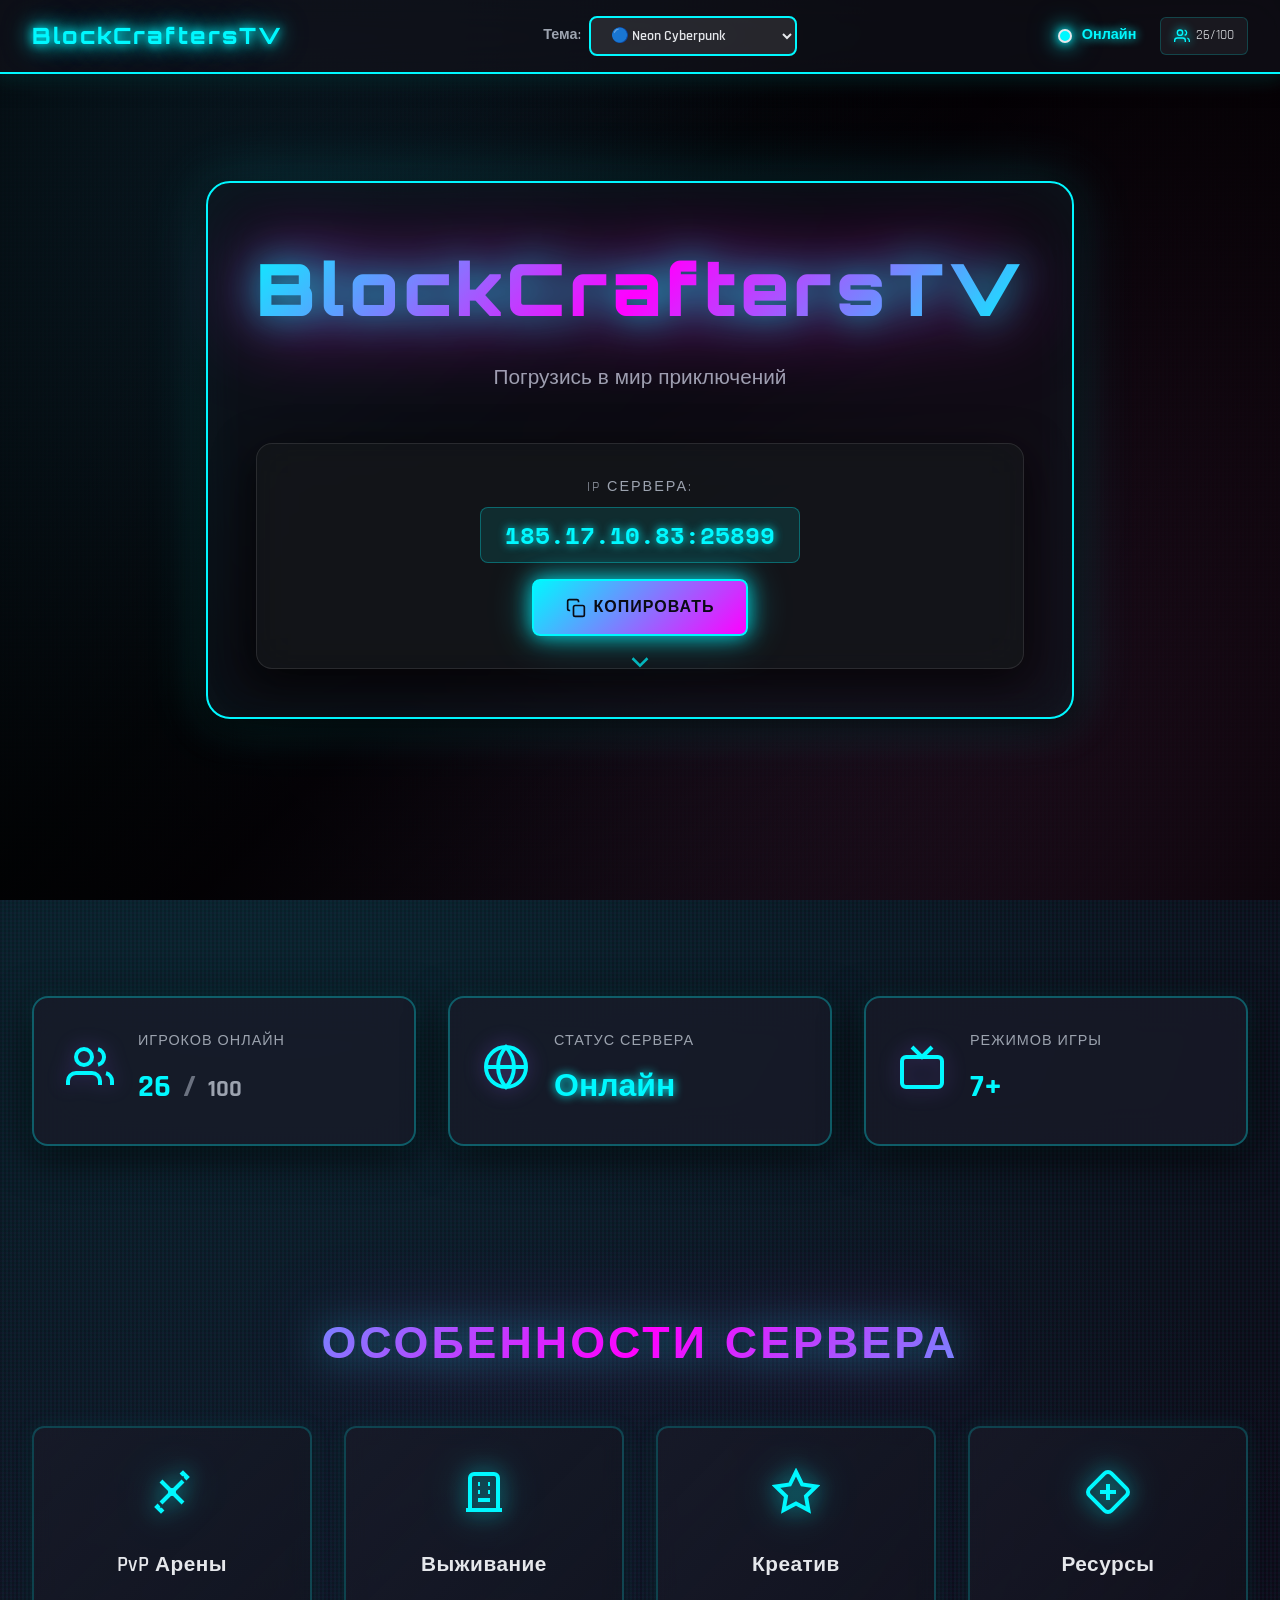
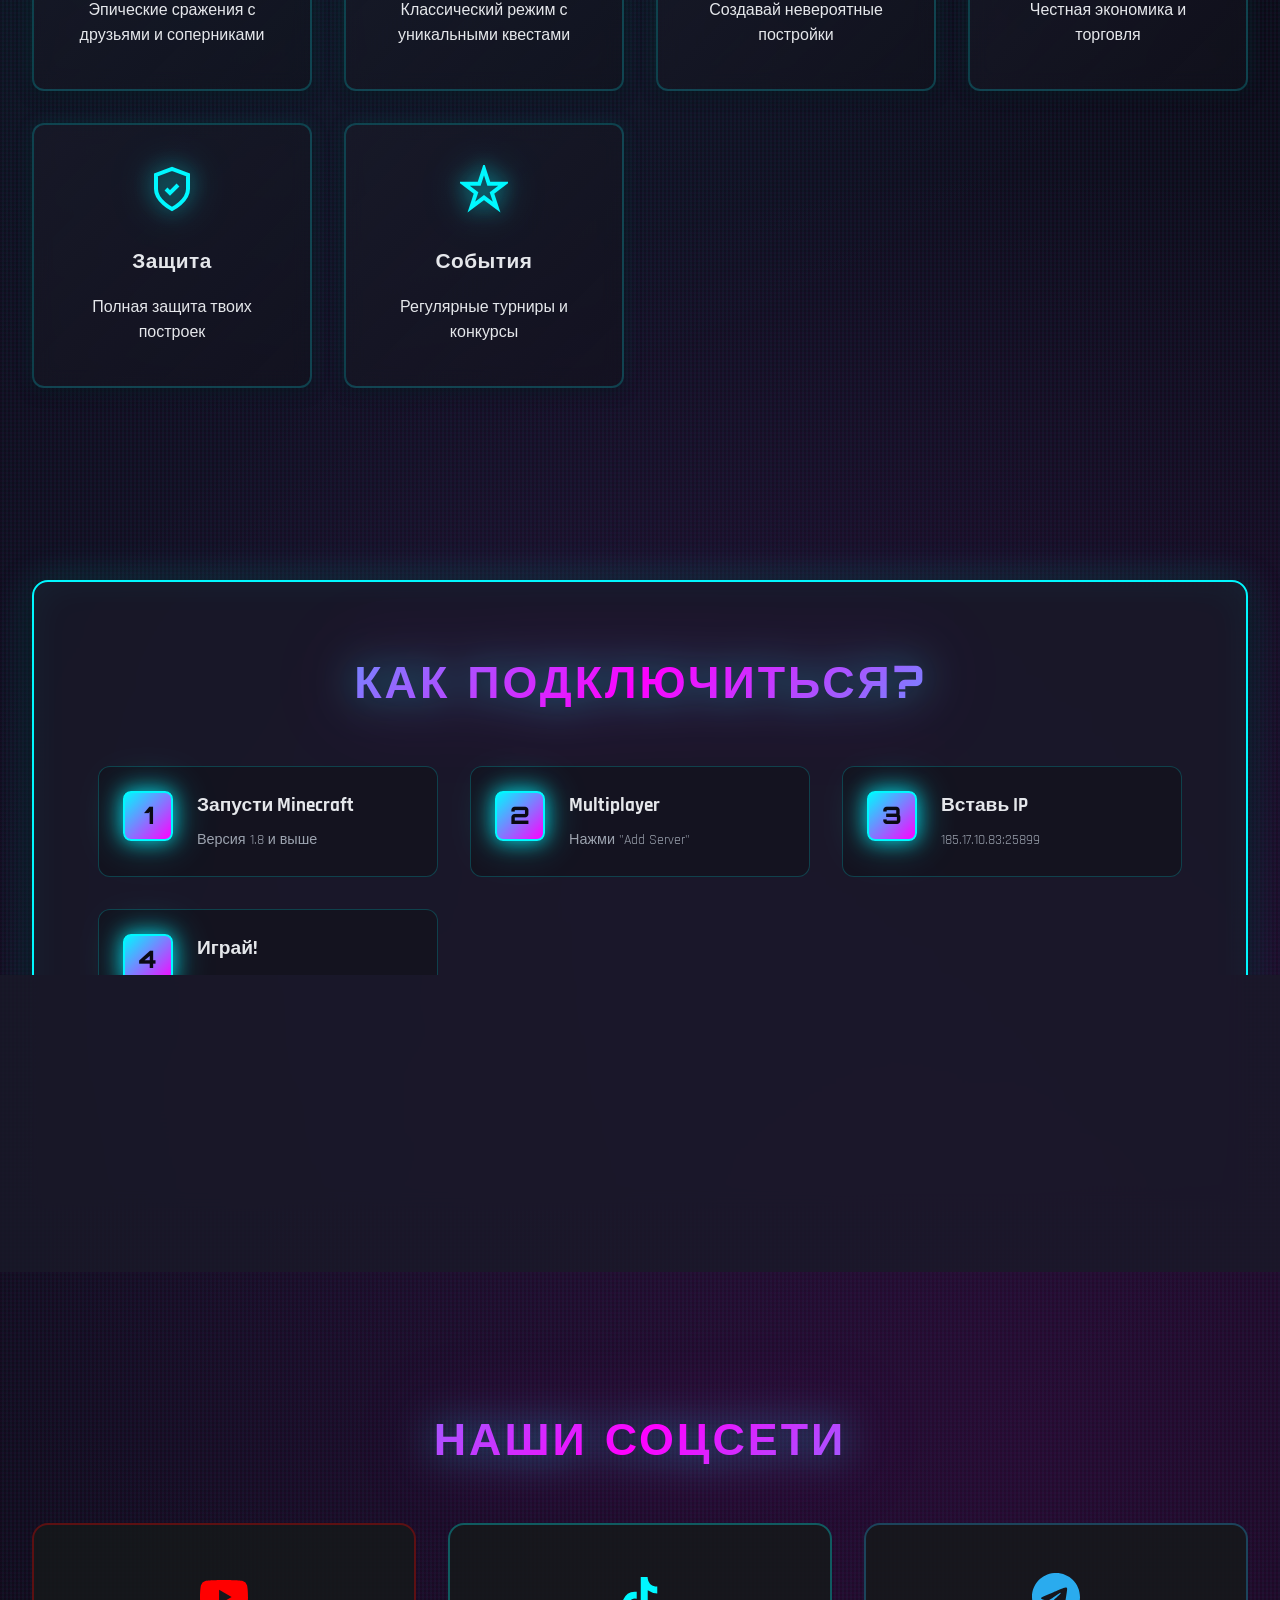
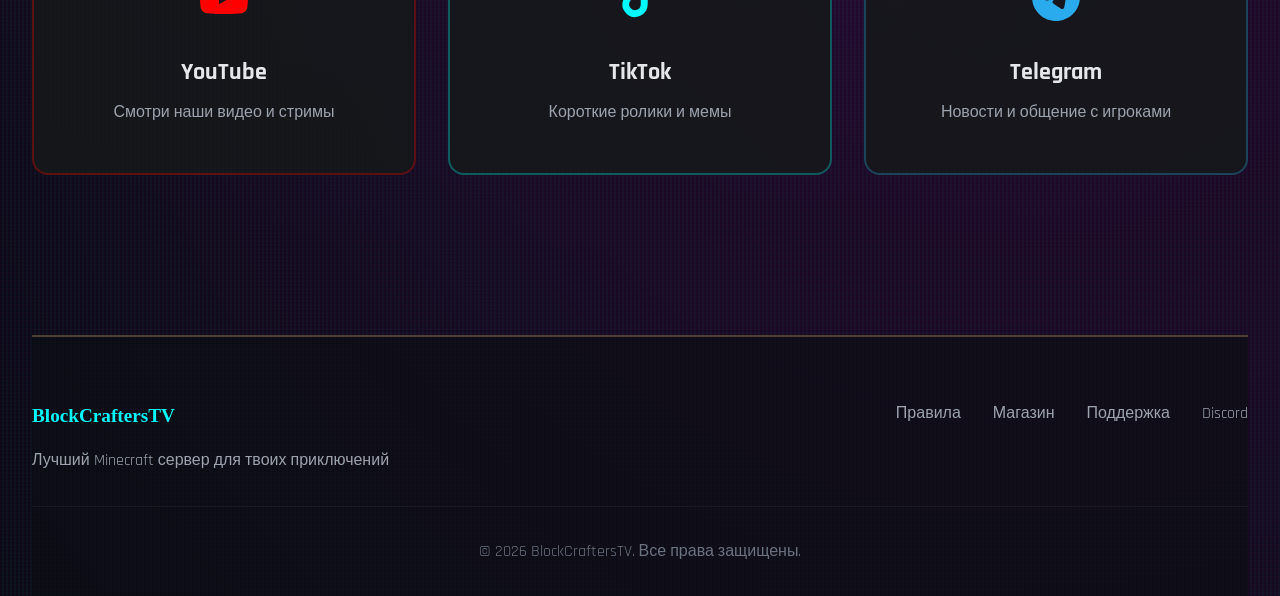
==== index.html @ 6c335105 "Initial commit: BlockCraftersTV Website 🎮 Minecraft Server Landing Page with 4 Theme Variants  Featu" ====
<!DOCTYPE html>
<html lang="ru">
<head>
    <meta charset="UTF-8">
    <meta name="viewport" content="width=device-width, initial-scale=1.0">
    <title>BlockCraftersTV - Minecraft Server</title>
    <link rel="stylesheet" href="style.css">
</head>
<body>
    <!-- Navigation Bar with Blur Effect -->
    <nav class="navbar">
        <div class="navbar-container">
            <div class="navbar-brand">BlockCraftersTV</div>

            <!-- Theme Switcher -->
            <div class="theme-switcher">
                <label for="themeSelect" class="theme-label">Тема:</label>
                <select id="themeSelect" class="theme-select">
                    <option value="variant1">🟣 Dark Gaming Premium</option>
                    <option value="variant2" selected>🔵 Neon Cyberpunk</option>
                    <option value="variant3">🟡 Minecraft Professional</option>
                    <option value="variant4">🟢 Minecraft Green Forest</option>
                </select>
            </div>

            <div class="navbar-info">
                <div class="navbar-status">
                    <span class="status-dot" id="navStatusDot"></span>
                    <span id="navStatusText">Проверка...</span>
                </div>
                <div class="navbar-players">
                    <svg width="16" height="16" viewBox="0 0 24 24" fill="none" stroke="currentColor" stroke-width="2">
                        <path d="M17 21v-2a4 4 0 0 0-4-4H5a4 4 0 0 0-4 4v2"></path>
                        <circle cx="9" cy="7" r="4"></circle>
                        <path d="M23 21v-2a4 4 0 0 0-3-3.87"></path>
                        <path d="M16 3.13a4 4 0 0 1 0 7.75"></path>
                    </svg>
                    <span id="navPlayersText">0/100</span>
                </div>
            </div>
        </div>
    </nav>

    <!-- Hero Section with Blurred Background -->
    <section class="hero">
        <div class="hero-content">
            <div class="hero-logo">
                <h1 class="hero-title">BlockCraftersTV</h1>
                <p class="hero-subtitle">Погрузись в мир приключений</p>
            </div>

            <div class="hero-ip-container">
                <div class="ip-display">
                    <span class="ip-label">IP Сервера:</span>
                    <span class="ip-text" id="heroIP">185.17.10.83:25899</span>
                </div>
                <button class="ip-copy-btn" onclick="copyIP()">
                    <svg width="20" height="20" viewBox="0 0 24 24" fill="none" stroke="currentColor" stroke-width="2">
                        <rect x="9" y="9" width="13" height="13" rx="2" ry="2"></rect>
                        <path d="M5 15H4a2 2 0 0 1-2-2V4a2 2 0 0 1 2-2h9a2 2 0 0 1 2 2v1"></path>
                    </svg>
                    Копировать
                </button>
            </div>

            <div class="scroll-indicator">
                <svg width="30" height="30" viewBox="0 0 24 24" fill="none" stroke="currentColor" stroke-width="2">
                    <polyline points="6 9 12 15 18 9"></polyline>
                </svg>
            </div>
        </div>
    </section>

    <!-- Main Content Container -->
    <div class="container">
        <!-- Server Stats Section -->
        <section class="stats-section">
            <div class="stat-card">
                <div class="stat-icon">
                    <svg width="48" height="48" viewBox="0 0 24 24" fill="none" stroke="currentColor" stroke-width="2">
                        <path d="M17 21v-2a4 4 0 0 0-4-4H5a4 4 0 0 0-4 4v2"></path>
                        <circle cx="9" cy="7" r="4"></circle>
                        <path d="M23 21v-2a4 4 0 0 0-3-3.87"></path>
                        <path d="M16 3.13a4 4 0 0 1 0 7.75"></path>
                    </svg>
                </div>
                <div class="stat-content">
                    <div class="stat-label">Игроков онлайн</div>
                    <div class="stat-value" id="playerCount">
                        <span class="count-number">0</span>
                        <span class="count-separator">/</span>
                        <span class="count-max">100</span>
                    </div>
                </div>
            </div>

            <div class="stat-card">
                <div class="stat-icon">
                    <svg width="48" height="48" viewBox="0 0 24 24" fill="none" stroke="currentColor" stroke-width="2">
                        <circle cx="12" cy="12" r="10"></circle>
                        <line x1="2" y1="12" x2="22" y2="12"></line>
                        <path d="M12 2a15.3 15.3 0 0 1 4 10 15.3 15.3 0 0 1-4 10 15.3 15.3 0 0 1-4-10 15.3 15.3 0 0 1 4-10z"></path>
                    </svg>
                </div>
                <div class="stat-content">
                    <div class="stat-label">Статус сервера</div>
                    <div class="stat-value">
                        <span class="status-text" id="statusText">Проверка...</span>
                    </div>
                </div>
            </div>

            <div class="stat-card">
                <div class="stat-icon">
                    <svg width="48" height="48" viewBox="0 0 24 24" fill="none" stroke="currentColor" stroke-width="2">
                        <rect x="2" y="7" width="20" height="15" rx="2" ry="2"></rect>
                        <polyline points="17 2 12 7 7 2"></polyline>
                    </svg>
                </div>
                <div class="stat-content">
                    <div class="stat-label">Режимов игры</div>
                    <div class="stat-value">
                        <span class="count-number">7+</span>
                    </div>
                </div>
            </div>
        </section>

        <!-- Features Section -->
        <section class="features-section">
            <h2 class="section-title">Особенности сервера</h2>
            <div class="features-grid">
                <div class="feature-card">
                    <div class="feature-icon">
                        <svg width="48" height="48" viewBox="0 0 24 24" fill="none" stroke="currentColor" stroke-width="2">
                            <path d="M6.5 6.5l11 11"></path>
                            <path d="M17.5 6.5l-11 11"></path>
                            <circle cx="12" cy="12" r="1"></circle>
                            <path d="M18.5 5.5l1-1-2-2-1 1"></path>
                            <path d="M5.5 18.5l-1 1 2 2 1-1"></path>
                        </svg>
                    </div>
                    <h3 class="feature-title">PvP Арены</h3>
                    <p class="feature-text">Эпические сражения с друзьями и соперниками</p>
                </div>

                <div class="feature-card">
                    <div class="feature-icon">
                        <svg width="48" height="48" viewBox="0 0 24 24" fill="none" stroke="currentColor" stroke-width="2">
                            <path d="M3 21h18"></path>
                            <path d="M9 8h1"></path>
                            <path d="M14 8h1"></path>
                            <path d="M9 12h1"></path>
                            <path d="M14 12h1"></path>
                            <path d="M9 16h6"></path>
                            <path d="M5 21V5a2 2 0 0 1 2-2h10a2 2 0 0 1 2 2v16"></path>
                        </svg>
                    </div>
                    <h3 class="feature-title">Выживание</h3>
                    <p class="feature-text">Классический режим с уникальными квестами</p>
                </div>

                <div class="feature-card">
                    <div class="feature-icon">
                        <svg width="48" height="48" viewBox="0 0 24 24" fill="none" stroke="currentColor" stroke-width="2">
                            <path d="M12 2l3.09 6.26L22 9.27l-5 4.87 1.18 6.88L12 17.77l-6.18 3.25L7 14.14 2 9.27l6.91-1.01L12 2z"></path>
                        </svg>
                    </div>
                    <h3 class="feature-title">Креатив</h3>
                    <p class="feature-text">Создавай невероятные постройки</p>
                </div>

                <div class="feature-card">
                    <div class="feature-icon">
                        <svg width="48" height="48" viewBox="0 0 24 24" fill="none" stroke="currentColor" stroke-width="2">
                            <path d="M2.7 10.3a2.41 2.41 0 0 0 0 3.41l7.59 7.59a2.41 2.41 0 0 0 3.41 0l7.59-7.59a2.41 2.41 0 0 0 0-3.41L13.7 2.71a2.41 2.41 0 0 0-3.41 0z"></path>
                            <path d="M12 8v8"></path>
                            <path d="M8 12h8"></path>
                        </svg>
                    </div>
                    <h3 class="feature-title">Ресурсы</h3>
                    <p class="feature-text">Честная экономика и торговля</p>
                </div>

                <div class="feature-card">
                    <div class="feature-icon">
                        <svg width="48" height="48" viewBox="0 0 24 24" fill="none" stroke="currentColor" stroke-width="2">
                            <path d="M12 22s8-4 8-10V5l-8-3-8 3v7c0 6 8 10 8 10z"></path>
                            <path d="M9 12l2 2 4-4"></path>
                        </svg>
                    </div>
                    <h3 class="feature-title">Защита</h3>
                    <p class="feature-text">Полная защита твоих построек</p>
                </div>

                <div class="feature-card">
                    <div class="feature-icon">
                        <svg width="48" height="48" viewBox="0 0 24 24" fill="none" stroke="currentColor" stroke-width="2">
                            <path d="M12 2l2.4 7.4h7.6l-6 4.6 2.3 7-6.3-4.7-6.3 4.7 2.3-7-6-4.6h7.6z"></path>
                        </svg>
                    </div>
                    <h3 class="feature-title">События</h3>
                    <p class="feature-text">Регулярные турниры и конкурсы</p>
                </div>
            </div>
        </section>

        <!-- Connect Section -->
        <section class="connect-section">
            <div class="connect-card">
                <h2 class="section-title">Как подключиться?</h2>
                <div class="connect-steps">
                    <div class="step">
                        <div class="step-number">1</div>
                        <div class="step-content">
                            <h3>Запусти Minecraft</h3>
                            <p>Версия 1.8 и выше</p>
                        </div>
                    </div>
                    <div class="step">
                        <div class="step-number">2</div>
                        <div class="step-content">
                            <h3>Multiplayer</h3>
                            <p>Нажми "Add Server"</p>
                        </div>
                    </div>
                    <div class="step">
                        <div class="step-number">3</div>
                        <div class="step-content">
                            <h3>Вставь IP</h3>
                            <p>185.17.10.83:25899</p>
                        </div>
                    </div>
                    <div class="step">
                        <div class="step-number">4</div>
                        <div class="step-content">
                            <h3>Играй!</h3>
                            <p>Присоединяйся к нам</p>
                        </div>
                    </div>
                </div>
                <button class="connect-btn">Подключиться сейчас</button>
            </div>
        </section>

        <!-- Social Links Section -->
        <section class="social-section">
            <h2 class="section-title">Наши соцсети</h2>
            <div class="social-grid">
                <a href="https://youtube.com/@BlockCraftersTV" target="_blank" class="social-card youtube">
                    <div class="social-icon">
                        <svg width="48" height="48" viewBox="0 0 24 24" fill="currentColor">
                            <path d="M23.498 6.186a3.016 3.016 0 0 0-2.122-2.136C19.505 3.545 12 3.545 12 3.545s-7.505 0-9.377.505A3.017 3.017 0 0 0 .502 6.186C0 8.07 0 12 0 12s0 3.93.502 5.814a3.016 3.016 0 0 0 2.122 2.136c1.871.505 9.376.505 9.376.505s7.505 0 9.377-.505a3.015 3.015 0 0 0 2.122-2.136C24 15.93 24 12 24 12s0-3.93-.502-5.814zM9.545 15.568V8.432L15.818 12l-6.273 3.568z"/>
                        </svg>
                    </div>
                    <h3 class="social-title">YouTube</h3>
                    <p class="social-text">Смотри наши видео и стримы</p>
                </a>

                <a href="https://www.tiktok.com/@_blockcrafterstv_?_r=1&_t=ZS-93ya9unmYJF" target="_blank" class="social-card tiktok">
                    <div class="social-icon">
                        <svg width="48" height="48" viewBox="0 0 24 24" fill="currentColor">
                            <path d="M19.59 6.69a4.83 4.83 0 0 1-3.77-4.25V2h-3.45v13.67a2.89 2.89 0 0 1-5.2 1.74 2.89 2.89 0 0 1 2.31-4.64 2.93 2.93 0 0 1 .88.13V9.4a6.84 6.84 0 0 0-1-.05A6.33 6.33 0 0 0 5 20.1a6.34 6.34 0 0 0 10.86-4.43v-7a8.16 8.16 0 0 0 4.77 1.52v-3.4a4.85 4.85 0 0 1-1-.1z"/>
                        </svg>
                    </div>
                    <h3 class="social-title">TikTok</h3>
                    <p class="social-text">Короткие ролики и мемы</p>
                </a>

                <a href="https://t.me/BlockCraftersTV" target="_blank" class="social-card telegram">
                    <div class="social-icon">
                        <svg width="48" height="48" viewBox="0 0 24 24" fill="currentColor">
                            <path d="M12 0C5.373 0 0 5.373 0 12s5.373 12 12 12 12-5.373 12-12S18.627 0 12 0zm5.562 8.161c-.18 1.897-.962 6.502-1.359 8.627-.168.9-.5 1.201-.82 1.23-.697.064-1.226-.461-1.901-.903-1.056-.692-1.653-1.123-2.678-1.799-1.185-.781-.417-1.21.258-1.911.177-.184 3.247-2.977 3.307-3.23.007-.032.014-.15-.056-.212s-.174-.041-.249-.024c-.106.024-1.793 1.139-5.062 3.345-.479.329-.913.489-1.302.481-.428-.009-1.252-.241-1.865-.44-.752-.244-1.349-.374-1.297-.789.027-.216.325-.437.893-.663 3.498-1.524 5.831-2.529 6.998-3.014 3.332-1.386 4.025-1.627 4.476-1.635.099-.002.321.023.465.141.121.099.154.232.17.326.016.094.036.308.02.474z"/>
                        </svg>
                    </div>
                    <h3 class="social-title">Telegram</h3>
                    <p class="social-text">Новости и общение с игроками</p>
                </a>
            </div>
        </section>

        <!-- Footer -->
        <footer class="footer">
            <div class="footer-content">
                <div class="footer-brand">
                    <h3>BlockCraftersTV</h3>
                    <p>Лучший Minecraft сервер для твоих приключений</p>
                </div>
                <div class="footer-links">
                    <a href="#">Правила</a>
                    <a href="#">Магазин</a>
                    <a href="#">Поддержка</a>
                    <a href="#">Discord</a>
                </div>
            </div>
            <div class="footer-bottom">
                <p>&copy; 2026 BlockCraftersTV. Все права защищены.</p>
            </div>
        </footer>
    </div>

    <script src="script.js"></script>
</body>
</html>
---- style.css ----
/* Modern Minecraft Server Website - Inspired by MCServer-Web-Template */

/* Import Fonts */
@import url('https://fonts.googleapis.com/css2?family=Orbitron:wght@400;500;600;700;800;900&display=swap');
@import url('https://fonts.googleapis.com/css2?family=Rajdhani:wght@300;400;500;600;700&display=swap');
@import url('https://fonts.googleapis.com/css2?family=Space+Mono:wght@400;700&display=swap');

/* CSS Variables - Neon Cyberpunk */
:root {
    /* Colors - Cyberpunk Neon Theme */
    --primary-color: #00f8ff;         /* Neon Cyan */
    --primary-dark: #00c4cc;          /* Dark Cyan */
    --primary-light: #66ffff;         /* Light Cyan */
    --accent-color: #ff00ff;          /* Neon Magenta */
    --accent-dark: #cc00cc;           /* Dark Magenta */
    --secondary-color: #8b5cf6;       /* Purple */
    --bg-black: #0a0a14;              /* Deep Dark Blue */
    --bg-dark: #12121a;               /* Dark Blue Gray */
    --bg-darker: #080810;             /* Darker Blue */
    --bg-card: #1a1a28;               /* Card Background */
    --bg-card-hover: #25253a;         /* Card Hover */
    --text-primary: #e5e7eb;          /* Light Gray Text */
    --text-secondary: #9ca3af;        /* Gray Text */
    --text-muted: #6b7280;            /* Muted Gray */
    --border-color: rgba(0, 248, 255, 0.3);

    /* Neon Effects */
    --blur-amount: 20px;
    --transition: all 0.4s cubic-bezier(0.4, 0, 0.2, 1);
    --shadow: 0 10px 40px rgba(0, 0, 0, 0.7);
    --shadow-hover: 0 20px 60px rgba(0, 248, 255, 0.5);
    --glow-cyan: 0 0 20px rgba(0, 248, 255, 0.8), 0 0 40px rgba(0, 248, 255, 0.4);
    --glow-magenta: 0 0 20px rgba(255, 0, 255, 0.8), 0 0 40px rgba(255, 0, 255, 0.4);
    --glow-purple: 0 0 20px rgba(139, 92, 246, 0.6);
}

/* Reset & Base */
* {
    margin: 0;
    padding: 0;
    box-sizing: border-box;
}

body {
    font-family: 'Rajdhani', sans-serif;
    background: var(--bg-black);
    background-image:
        radial-gradient(circle at 20% 20%, rgba(0, 248, 255, 0.1) 0%, transparent 40%),
        radial-gradient(circle at 80% 80%, rgba(255, 0, 255, 0.1) 0%, transparent 40%),
        radial-gradient(circle at 40% 60%, rgba(139, 92, 246, 0.08) 0%, transparent 50%),
        repeating-linear-gradient(90deg, transparent, transparent 2px, rgba(0, 248, 255, 0.03) 2px, rgba(0, 248, 255, 0.03) 4px),
        repeating-linear-gradient(0deg, transparent, transparent 2px, rgba(255, 0, 255, 0.02) 2px, rgba(255, 0, 255, 0.02) 4px);
    color: var(--text-primary);
    line-height: 1.6;
    overflow-x: hidden;
    position: relative;
}

/* Smooth Scrolling */
html {
    scroll-behavior: smooth;
    scroll-padding-top: 70px;
}

body {
    overflow-x: hidden;
}

/* Scroll Animation - Fade In on View */
.scroll-fade-in {
    opacity: 0;
    transform: translateY(40px);
    transition: opacity 0.8s cubic-bezier(0.4, 0, 0.2, 1),
                transform 0.8s cubic-bezier(0.4, 0, 0.2, 1);
}

.scroll-fade-in.visible {
    opacity: 1;
    transform: translateY(0);
}

/* Scroll Animation - Slide In from Left */
.scroll-slide-left {
    opacity: 0;
    transform: translateX(-60px);
    transition: opacity 0.7s cubic-bezier(0.4, 0, 0.2, 1) 0.1s,
                transform 0.7s cubic-bezier(0.4, 0, 0.2, 1) 0.1s;
}

.scroll-slide-left.visible {
    opacity: 1;
    transform: translateX(0);
}

/* Scroll Animation - Slide In from Right */
.scroll-slide-right {
    opacity: 0;
    transform: translateX(60px);
    transition: opacity 0.7s cubic-bezier(0.4, 0, 0.2, 1) 0.1s,
                transform 0.7s cubic-bezier(0.4, 0, 0.2, 1) 0.1s;
}

.scroll-slide-right.visible {
    opacity: 1;
    transform: translateX(0);
}

/* Scroll Animation - Scale Up */
.scroll-scale-up {
    opacity: 0;
    transform: scale(0.85);
    transition: opacity 0.6s cubic-bezier(0.4, 0, 0.2, 1) 0.2s,
                transform 0.6s cubic-bezier(0.4, 0, 0.2, 1) 0.2s;
}

.scroll-scale-up.visible {
    opacity: 1;
    transform: scale(1);
}

/* Beautiful Assembly Animations on Scroll */
.scroll-assemble {
    opacity: 0;
    transform: scale(0.3) rotate(-15deg);
    filter: blur(10px);
    transition: all 1s cubic-bezier(0.34, 1.56, 0.64, 1);
}

.scroll-assemble.visible {
    opacity: 1;
    transform: scale(1) rotate(0deg);
    filter: blur(0);
}

.scroll-build-up {
    opacity: 0;
    transform: translateY(100px) scaleY(0);
    transform-origin: bottom;
    transition: all 0.9s cubic-bezier(0.25, 0.46, 0.45, 0.94);
}

.scroll-build-up.visible {
    opacity: 1;
    transform: translateY(0) scaleY(1);
}

.scroll-fragment {
    opacity: 0;
    transform: scale(0.5) translateY(60px) rotate(12deg);
    filter: blur(8px) brightness(0.5);
    transition: all 1.1s cubic-bezier(0.68, -0.55, 0.265, 1.55);
}

.scroll-fragment.visible {
    opacity: 1;
    transform: scale(1) translateY(0) rotate(0deg);
    filter: blur(0) brightness(1);
}

.scroll-glide-in {
    opacity: 0;
    transform: translateX(-150px) scale(0.7) rotateY(45deg);
    transition: all 0.95s cubic-bezier(0.175, 0.885, 0.32, 1.275);
}

.scroll-glide-in.visible {
    opacity: 1;
    transform: translateX(0) scale(1) rotateY(0deg);
}

/* Navigation Bar with Blur - Neon Cyberpunk */
.navbar {
    position: fixed;
    top: 0;
    left: 0;
    right: 0;
    z-index: 1000;
    background: rgba(18, 18, 26, 0.7);
    backdrop-filter: blur(var(--blur-amount));
    -webkit-backdrop-filter: blur(var(--blur-amount));
    border-bottom: 2px solid var(--primary-color);
    padding: 1rem 2rem;
    box-shadow: 0 4px 20px rgba(0, 0, 0, 0.7), 0 0 20px rgba(0, 248, 255, 0.3);
}

.navbar-container {
    max-width: 1400px;
    margin: 0 auto;
    display: flex;
    justify-content: space-between;
    align-items: center;
}

.navbar-brand {
    font-family: 'Orbitron', sans-serif;
    font-size: 1.4rem;
    font-weight: 800;
    color: var(--primary-color);
    text-shadow: 0 0 10px var(--primary-color), 0 0 20px var(--primary-color), 0 0 30px rgba(0, 248, 255, 0.5);
    letter-spacing: 2px;
}

.navbar-info {
    display: flex;
    align-items: center;
    gap: 1.5rem;
}

.navbar-status {
    display: flex;
    align-items: center;
    gap: 10px;
    font-size: 0.9rem;
}

.navbar-players {
    display: flex;
    align-items: center;
    gap: 6px;
    font-size: 0.9rem;
    color: var(--text-primary);
    padding: 0.4rem 0.8rem;
    background: rgba(255, 255, 255, 0.05);
    border-radius: 6px;
    border: 1px solid rgba(0, 248, 255, 0.2);
}

.navbar-players svg {
    color: var(--primary-color);
    filter: drop-shadow(0 0 5px var(--primary-color));
}

/* Theme Switcher */
.theme-switcher {
    display: flex;
    align-items: center;
    gap: 0.5rem;
}

.theme-label {
    font-size: 0.9rem;
    color: var(--text-secondary);
    font-weight: 600;
}

.theme-select {
    padding: 0.5rem 1rem;
    background: rgba(255, 255, 255, 0.1);
    color: var(--text-primary);
    border: 2px solid var(--primary-color);
    border-radius: 8px;
    font-size: 0.9rem;
    font-weight: 600;
    cursor: pointer;
    transition: var(--transition);
    outline: none;
    font-family: inherit;
}

.theme-select:hover {
    background: rgba(255, 255, 255, 0.15);
    box-shadow: 0 0 15px rgba(0, 248, 255, 0.3);
}

.theme-select:focus {
    border-color: var(--accent-color);
    box-shadow: 0 0 20px rgba(255, 0, 255, 0.4);
}

.theme-select option {
    background: var(--bg-dark);
    color: var(--text-primary);
    padding: 0.5rem;
}

/* Hero Section - Dark Gaming Premium */
.hero {
    position: relative;
    height: 100vh;
    display: flex;
    align-items: center;
    justify-content: center;
    background: linear-gradient(135deg, rgba(139, 92, 246, 0.1) 0%, rgba(0, 0, 0, 0.9) 50%, rgba(245, 158, 11, 0.1) 100%),
                url('https://wallpapers.com/images/high/realistic-looking-ocean-in-minecraft-landscape-viln6jeex45mmdjx.webp') center/cover no-repeat;
    background-attachment: fixed;
    overflow: hidden;
}

/* Animated gradient overlay */
.hero::before {
    content: '';
    position: absolute;
    top: 0;
    left: 0;
    right: 0;
    bottom: 0;
    background: linear-gradient(135deg, rgba(0, 248, 255, 0.15) 0%, transparent 40%, rgba(255, 0, 255, 0.15) 100%);
    z-index: 1;
    pointer-events: none;
    animation: gradient-shift 8s ease-in-out infinite alternate;
}

.hero::after {
    content: '';
    position: absolute;
    top: 0;
    left: 0;
    right: 0;
    bottom: 0;
    background: radial-gradient(circle at center, transparent 0%, rgba(0, 0, 0, 0.8) 100%);
    z-index: 1;
    pointer-events: none;
}

.hero-content {
    position: relative;
    z-index: 10;
    text-align: center;
    padding: 3rem;
    background: rgba(18, 18, 26, 0.6);
    border-radius: 24px;
    backdrop-filter: blur(20px);
    box-shadow: 0 8px 32px rgba(0, 0, 0, 0.7),
                0 0 60px rgba(0, 248, 255, 0.2),
                inset 0 0 60px rgba(0, 248, 255, 0.05);
    border: 2px solid var(--primary-color);
}

.hero-logo {
    margin-bottom: 3rem;
    animation: fadeInUp 1s ease;
}

.hero-title {
    font-family: 'Orbitron', sans-serif;
    font-size: 4.5rem;
    font-weight: 900;
    background: linear-gradient(135deg, var(--primary-color) 0%, var(--accent-color) 50%, var(--primary-color) 100%);
    -webkit-background-clip: text;
    -webkit-text-fill-color: transparent;
    background-clip: text;
    margin-bottom: 1rem;
    letter-spacing: 4px;
    filter: drop-shadow(0 0 20px rgba(0, 248, 255, 0.8))
            drop-shadow(0 0 40px rgba(255, 0, 255, 0.6));
    animation: glow-text 3s ease-in-out infinite alternate;
}

.hero-subtitle {
    font-size: 1.3rem;
    color: var(--text-secondary);
    margin-bottom: 2rem;
}

/* Hero IP Container with Blur */
.hero-ip-container {
    display: flex;
    flex-direction: column;
    align-items: center;
    gap: 1rem;
    background: rgba(22, 25, 27, 0.6);
    backdrop-filter: blur(var(--blur-amount));
    -webkit-backdrop-filter: blur(var(--blur-amount));
    padding: 2rem 3rem;
    border-radius: 1rem;
    border: 1px solid rgba(255, 255, 255, 0.1);
    box-shadow: var(--shadow);
    animation: fadeInUp 1s ease 0.3s both;
}

.ip-display {
    display: flex;
    flex-direction: column;
    align-items: center;
    gap: 0.5rem;
}

.ip-label {
    color: var(--text-secondary);
    font-size: 0.9rem;
    text-transform: uppercase;
    letter-spacing: 2px;
}

.ip-text {
    font-family: 'Space Mono', monospace;
    font-size: 1.5rem;
    font-weight: bold;
    color: var(--primary-color);
    padding: 0.5rem 1.5rem;
    background: rgba(0, 248, 255, 0.1);
    border-radius: 0.5rem;
    border: 1px solid rgba(0, 248, 255, 0.3);
    text-shadow: 0 0 10px var(--primary-color);
}

.ip-copy-btn {
    display: flex;
    align-items: center;
    gap: 0.5rem;
    padding: 1rem 2rem;
    background: linear-gradient(135deg, var(--primary-color), var(--accent-color));
    color: var(--bg-black);
    border: 2px solid var(--primary-color);
    border-radius: 0.5rem;
    font-size: 1rem;
    font-weight: 700;
    font-family: 'Rajdhani', sans-serif;
    text-transform: uppercase;
    letter-spacing: 1px;
    cursor: pointer;
    transition: var(--transition);
    box-shadow: var(--glow-cyan);
}

.ip-copy-btn:hover {
    background: linear-gradient(135deg, var(--accent-color), var(--primary-color));
    transform: translateY(-2px);
    box-shadow: var(--glow-magenta);
    border-color: var(--accent-color);
}

.ip-copy-btn:active {
    transform: translateY(0);
}

/* Scroll Indicator */
.scroll-indicator {
    position: absolute;
    bottom: 2rem;
    left: 50%;
    transform: translateX(-50%);
    animation: bounce 2s infinite;
    opacity: 0.7;
    cursor: pointer;
}

.scroll-indicator svg {
    stroke: var(--primary-color);
}

/* Container */
.container {
    max-width: 1400px;
    margin: 0 auto;
    padding: 0 2rem;
}

/* Section Titles - Neon Cyberpunk */
.section-title {
    font-family: 'Orbitron', sans-serif;
    font-size: 2.8rem;
    font-weight: 800;
    text-align: center;
    margin-bottom: 3rem;
    background: linear-gradient(135deg, var(--primary-color), var(--accent-color), var(--primary-color));
    -webkit-background-clip: text;
    -webkit-text-fill-color: transparent;
    background-clip: text;
    letter-spacing: 3px;
    filter: drop-shadow(0 0 20px rgba(0, 248, 255, 0.5))
            drop-shadow(0 0 40px rgba(255, 0, 255, 0.3));
    text-transform: uppercase;
}

/* Stats Section */
.stats-section {
    display: grid;
    grid-template-columns: repeat(auto-fit, minmax(300px, 1fr));
    gap: 2rem;
    padding: 4rem 0;
    margin-top: 2rem;
    position: relative;
    z-index: 10;
}

.stat-card {
    display: flex;
    align-items: center;
    gap: 1.5rem;
    padding: 2rem;
    background: rgba(26, 26, 40, 0.7);
    backdrop-filter: blur(var(--blur-amount));
    -webkit-backdrop-filter: blur(var(--blur-amount));
    border-radius: 1rem;
    border: 2px solid rgba(0, 248, 255, 0.3);
    transition: var(--transition);
    box-shadow: var(--shadow), 0 0 20px rgba(0, 248, 255, 0.1);
}

.stat-card:hover {
    transform: translateY(-5px);
    border-color: var(--primary-color);
    box-shadow: 0 15px 40px rgba(0, 248, 255, 0.4), var(--glow-cyan);
}

.stat-icon {
    color: var(--primary-color);
    filter: drop-shadow(0 0 10px rgba(139, 92, 246, 0.4));
    transition: var(--transition);
}

.stat-card:hover .stat-icon {
    color: var(--accent-color);
    filter: drop-shadow(0 0 15px rgba(245, 158, 11, 0.5));
}

.stat-content {
    flex: 1;
}

.stat-label {
    color: var(--text-secondary);
    font-size: 0.9rem;
    text-transform: uppercase;
    letter-spacing: 1px;
    margin-bottom: 0.5rem;
}

.stat-value {
    font-size: 2rem;
    font-weight: 700;
    color: var(--text-primary);
}

.count-number {
    color: var(--primary-color);
}

.count-separator {
    color: var(--text-muted);
    margin: 0 0.3rem;
}

.count-max {
    color: var(--text-secondary);
    font-size: 1.5rem;
}

/* Status Dot - Neon Cyberpunk */
.status-dot {
    width: 14px;
    height: 14px;
    border-radius: 50%;
    display: inline-block;
    animation: neon-pulse 2s infinite;
    border: 2px solid currentColor;
}

.status-dot.online {
    background-color: var(--primary-color);
    box-shadow: 0 0 10px var(--primary-color),
                0 0 20px var(--primary-color),
                0 0 30px rgba(0, 248, 255, 0.5);
}

.status-dot.offline {
    background-color: #ef4444;
    box-shadow: 0 0 10px #ef4444,
                0 0 20px #ef4444;
}

.status-text.online {
    color: var(--primary-color);
    text-shadow: 0 0 10px var(--primary-color);
    font-weight: 600;
}

.status-text.offline {
    color: #ef4444;
    text-shadow: 0 0 10px #ef4444;
    font-weight: 600;
}

/* Features Section */
.features-section {
    padding: 6rem 0;
    background: transparent;
    position: relative;
    z-index: 2;
}

.features-section > .container {
    position: relative;
    z-index: 1;
}

.features-grid {
    display: grid;
    grid-template-columns: repeat(auto-fit, minmax(280px, 1fr));
    gap: 2rem;
}

.feature-card {
    padding: 2.5rem;
    background: linear-gradient(135deg, rgba(26, 26, 40, 0.7) 0%, rgba(18, 18, 26, 0.5) 100%);
    border-radius: 12px;
    border: 2px solid rgba(0, 248, 255, 0.2);
    transition: var(--transition);
    text-align: center;
    box-shadow: 0 4px 16px rgba(0, 0, 0, 0.4), 0 0 20px rgba(0, 248, 255, 0.1);
    backdrop-filter: blur(10px);
}

.feature-card:hover {
    transform: translateY(-8px);
    background: linear-gradient(135deg, rgba(37, 37, 58, 0.8) 0%, rgba(26, 26, 40, 0.7) 100%);
    border-color: var(--accent-color);
    box-shadow: var(--shadow-hover), var(--glow-magenta);
}

.feature-icon {
    color: var(--primary-color);
    margin-bottom: 1.5rem;
    filter: drop-shadow(0 0 10px rgba(0, 248, 255, 0.6))
            drop-shadow(0 0 20px rgba(0, 248, 255, 0.3));
    transition: var(--transition);
}

.feature-card:hover .feature-icon {
    color: var(--accent-color);
    filter: drop-shadow(0 0 15px rgba(255, 0, 255, 0.8))
            drop-shadow(0 0 30px rgba(255, 0, 255, 0.4));
    transform: scale(1.1) rotate(5deg);
}

.feature-title {
    font-size: 1.3rem;
    font-weight: 600;
    margin-bottom: 1rem;
    color: var(--text-primary);
    letter-spacing: 0.5px;
}
}

.feature-text {
    color: var(--text-secondary);
    line-height: 1.6;
}

/* Connect Section */
.connect-section {
    padding: 6rem 0;
    background: transparent;
    position: relative;
    z-index: 2;
}

.connect-card {
    background: rgba(26, 26, 40, 0.8);
    border-radius: 1rem;
    padding: 4rem;
    border: 2px solid var(--primary-color);
    box-shadow: 0 8px 32px rgba(0, 0, 0, 0.6),
                0 0 40px rgba(0, 248, 255, 0.2),
                inset 0 0 40px rgba(0, 248, 255, 0.05);
    backdrop-filter: blur(10px);
}

.connect-steps {
    display: grid;
    grid-template-columns: repeat(auto-fit, minmax(250px, 1fr));
    gap: 2rem;
    margin-bottom: 3rem;
}

.step {
    display: flex;
    gap: 1.5rem;
    padding: 1.5rem;
    background: rgba(18, 18, 26, 0.6);
    border-radius: 0.75rem;
    border: 1px solid rgba(0, 248, 255, 0.2);
    transition: var(--transition);
}

.step:hover {
    border-color: var(--primary-color);
    box-shadow: 0 4px 20px rgba(0, 248, 255, 0.3);
    transform: translateX(5px);
}

.step-number {
    width: 50px;
    height: 50px;
    display: flex;
    align-items: center;
    justify-content: center;
    background: linear-gradient(135deg, var(--primary-color), var(--accent-color));
    color: var(--bg-black);
    font-size: 1.5rem;
    font-weight: 800;
    font-family: 'Orbitron', sans-serif;
    border-radius: 0.5rem;
    border: 2px solid var(--primary-color);
    flex-shrink: 0;
    box-shadow: var(--glow-cyan);
}

.step-content h3 {
    font-size: 1.2rem;
    margin-bottom: 0.5rem;
}

.step-content p {
    color: var(--text-secondary);
    font-size: 0.9rem;
}

.connect-btn {
    width: 100%;
    padding: 1.5rem;
    background: linear-gradient(135deg, var(--primary-color), var(--accent-color), var(--primary-color));
    color: var(--bg-black);
    border: 2px solid var(--primary-color);
    border-radius: 0.75rem;
    font-size: 1.2rem;
    font-weight: 800;
    font-family: 'Orbitron', sans-serif;
    cursor: pointer;
    transition: var(--transition);
    text-transform: uppercase;
    letter-spacing: 3px;
    box-shadow: var(--glow-cyan);
}

.connect-btn:hover {
    transform: translateY(-3px);
    box-shadow: var(--glow-magenta);
    background: linear-gradient(135deg, var(--accent-color), var(--primary-color), var(--accent-color));
    border-color: var(--accent-color);
}

/* Social Section */
.social-section {
    padding: 6rem 0;
    background: transparent;
    position: relative;
    z-index: 2;
}

.social-grid {
    display: grid;
    grid-template-columns: repeat(auto-fit, minmax(300px, 1fr));
    gap: 2rem;
}

.social-card {
    display: flex;
    flex-direction: column;
    align-items: center;
    padding: 3rem 2rem;
    background: rgba(22, 25, 27, 0.85);
    border-radius: 1rem;
    border: 2px solid rgba(139, 115, 85, 0.4);
    text-decoration: none;
    color: inherit;
    transition: var(--transition);
    text-align: center;
}

.social-card:hover {
    transform: translateY(-10px);
    box-shadow: var(--shadow-hover);
}

.social-card.youtube {
    border-color: rgba(255, 0, 0, 0.3);
}

.social-card.youtube:hover {
    border-color: #ff0000;
    box-shadow: 0 15px 40px rgba(255, 0, 0, 0.3);
}

.social-card.tiktok {
    border-color: rgba(0, 248, 255, 0.3);
}

.social-card.tiktok:hover {
    border-color: #00f8ff;
    box-shadow: 0 15px 40px rgba(0, 248, 255, 0.3);
}

.social-card.telegram {
    border-color: rgba(42, 171, 238, 0.3);
}

.social-card.telegram:hover {
    border-color: #2aabee;
    box-shadow: 0 15px 40px rgba(42, 171, 238, 0.3);
}

.social-icon {
    margin-bottom: 1.5rem;
}

.social-card.youtube .social-icon {
    color: #ff0000;
}

.social-card.tiktok .social-icon {
    color: #00f8ff;
}

.social-card.telegram .social-icon {
    color: #2aabee;
}

.social-title {
    font-size: 1.5rem;
    font-weight: 700;
    margin-bottom: 0.5rem;
}

.social-text {
    color: var(--text-secondary);
}

/* Footer */
.footer {
    padding: 4rem 0 2rem;
    margin-top: 4rem;
    border-top: 2px solid rgba(139, 115, 85, 0.5);
    background: rgba(10, 14, 18, 0.6);
}

.footer-content {
    display: flex;
    justify-content: space-between;
    align-items: start;
    margin-bottom: 2rem;
    flex-wrap: wrap;
    gap: 2rem;
}

.footer-brand h3 {
    font-family: 'Press Start 2P', cursive;
    color: var(--primary-color);
    margin-bottom: 1rem;
    font-size: 1.2rem;
}

.footer-brand p {
    color: var(--text-secondary);
    max-width: 400px;
}

.footer-links {
    display: flex;
    gap: 2rem;
    flex-wrap: wrap;
}

.footer-links a {
    color: var(--text-secondary);
    text-decoration: none;
    transition: var(--transition);
}

.footer-links a:hover {
    color: var(--primary-color);
}

.footer-bottom {
    text-align: center;
    padding-top: 2rem;
    border-top: 1px solid rgba(255, 255, 255, 0.05);
    color: var(--text-muted);
}

/* Animations */
@keyframes float {
    0%, 100% {
        transform: translateY(0px) translateX(0px);
    }
    25% {
        transform: translateY(-20px) translateX(10px);
    }
    50% {
        transform: translateY(-40px) translateX(0px);
    }
    75% {
        transform: translateY(-20px) translateX(-10px);
    }
}

@keyframes fadeInUp {
    from {
        opacity: 0;
        transform: translateY(30px);
    }
    to {
        opacity: 1;
        transform: translateY(0);
    }
}

@keyframes glow {
    from {
        text-shadow:
            0 0 20px var(--primary-color),
            0 0 40px var(--primary-color),
            4px 4px 0px rgba(0, 0, 0, 0.8);
    }
    to {
        text-shadow:
            0 0 30px var(--primary-color),
            0 0 60px var(--primary-color),
            0 0 80px var(--primary-color),
            4px 4px 0px rgba(0, 0, 0, 0.8);
    }
}

@keyframes bounce {
    0%, 100% {
        transform: translateX(-50%) translateY(0);
    }
    50% {
        transform: translateX(-50%) translateY(-10px);
    }
}

@keyframes pulse {
    0%, 100% {
        opacity: 1;
    }
    50% {
        opacity: 0.5;
    }
}

@keyframes pulse-glow {
    0%, 100% {
        opacity: 0.6;
    }
    50% {
        opacity: 1;
    }
}

@keyframes gradient-shift {
    0% {
        opacity: 0.5;
    }
    100% {
        opacity: 0.8;
    }
}

@keyframes glow-text {
    0% {
        filter: drop-shadow(0 0 20px rgba(0, 248, 255, 0.6));
    }
    50% {
        filter: drop-shadow(0 0 40px rgba(255, 0, 255, 0.8));
    }
    100% {
        filter: drop-shadow(0 0 20px rgba(0, 248, 255, 0.6));
    }
}

@keyframes neon-pulse {
    0%, 100% {
        opacity: 1;
        box-shadow: 0 0 10px currentColor,
                    0 0 20px currentColor,
                    0 0 30px currentColor;
    }
    50% {
        opacity: 0.7;
        box-shadow: 0 0 5px currentColor,
                    0 0 10px currentColor,
                    0 0 15px currentColor;
    }
}

/* Responsive Design */
@media (max-width: 1024px) {
    .hero-title {
        font-size: 2.5rem;
    }

    .section-title {
        font-size: 2rem;
    }

    .stats-section {
        grid-template-columns: 1fr;
        margin-top: 1rem;
    }
}

@media (max-width: 768px) {
    .navbar {
        padding: 1rem;
    }

    .navbar-container {
        flex-wrap: wrap;
        gap: 1rem;
    }

    .navbar-brand {
        font-size: 0.9rem;
        order: 1;
    }

    .navbar-status {
        order: 3;
    }

    .theme-switcher {
        order: 2;
        width: 100%;
        justify-content: center;
    }

    .theme-label {
        display: none;
    }

    .theme-select {
        width: 100%;
        max-width: 300px;
        font-size: 0.85rem;
        padding: 0.4rem 0.8rem;
    }

    .hero-title {
        font-size: 1.8rem;
    }

    .hero-subtitle {
        font-size: 1rem;
    }

    .hero-ip-container {
        padding: 1.5rem 2rem;
    }

    .ip-text {
        font-size: 1rem;
    }

    .section-title {
        font-size: 1.5rem;
    }

    .features-grid,
    .connect-steps {
        grid-template-columns: 1fr;
    }

    .footer-content {
        flex-direction: column;
        text-align: center;
    }

    .footer-links {
        justify-content: center;
    }

    .connect-card {
        padding: 2rem;
    }
}

@media (max-width: 480px) {
    .hero-title {
        font-size: 1.5rem;
    }

    .stat-value {
        font-size: 1.5rem;
    }

    .ip-copy-btn {
        padding: 0.8rem 1.5rem;
        font-size: 0.9rem;
    }
}
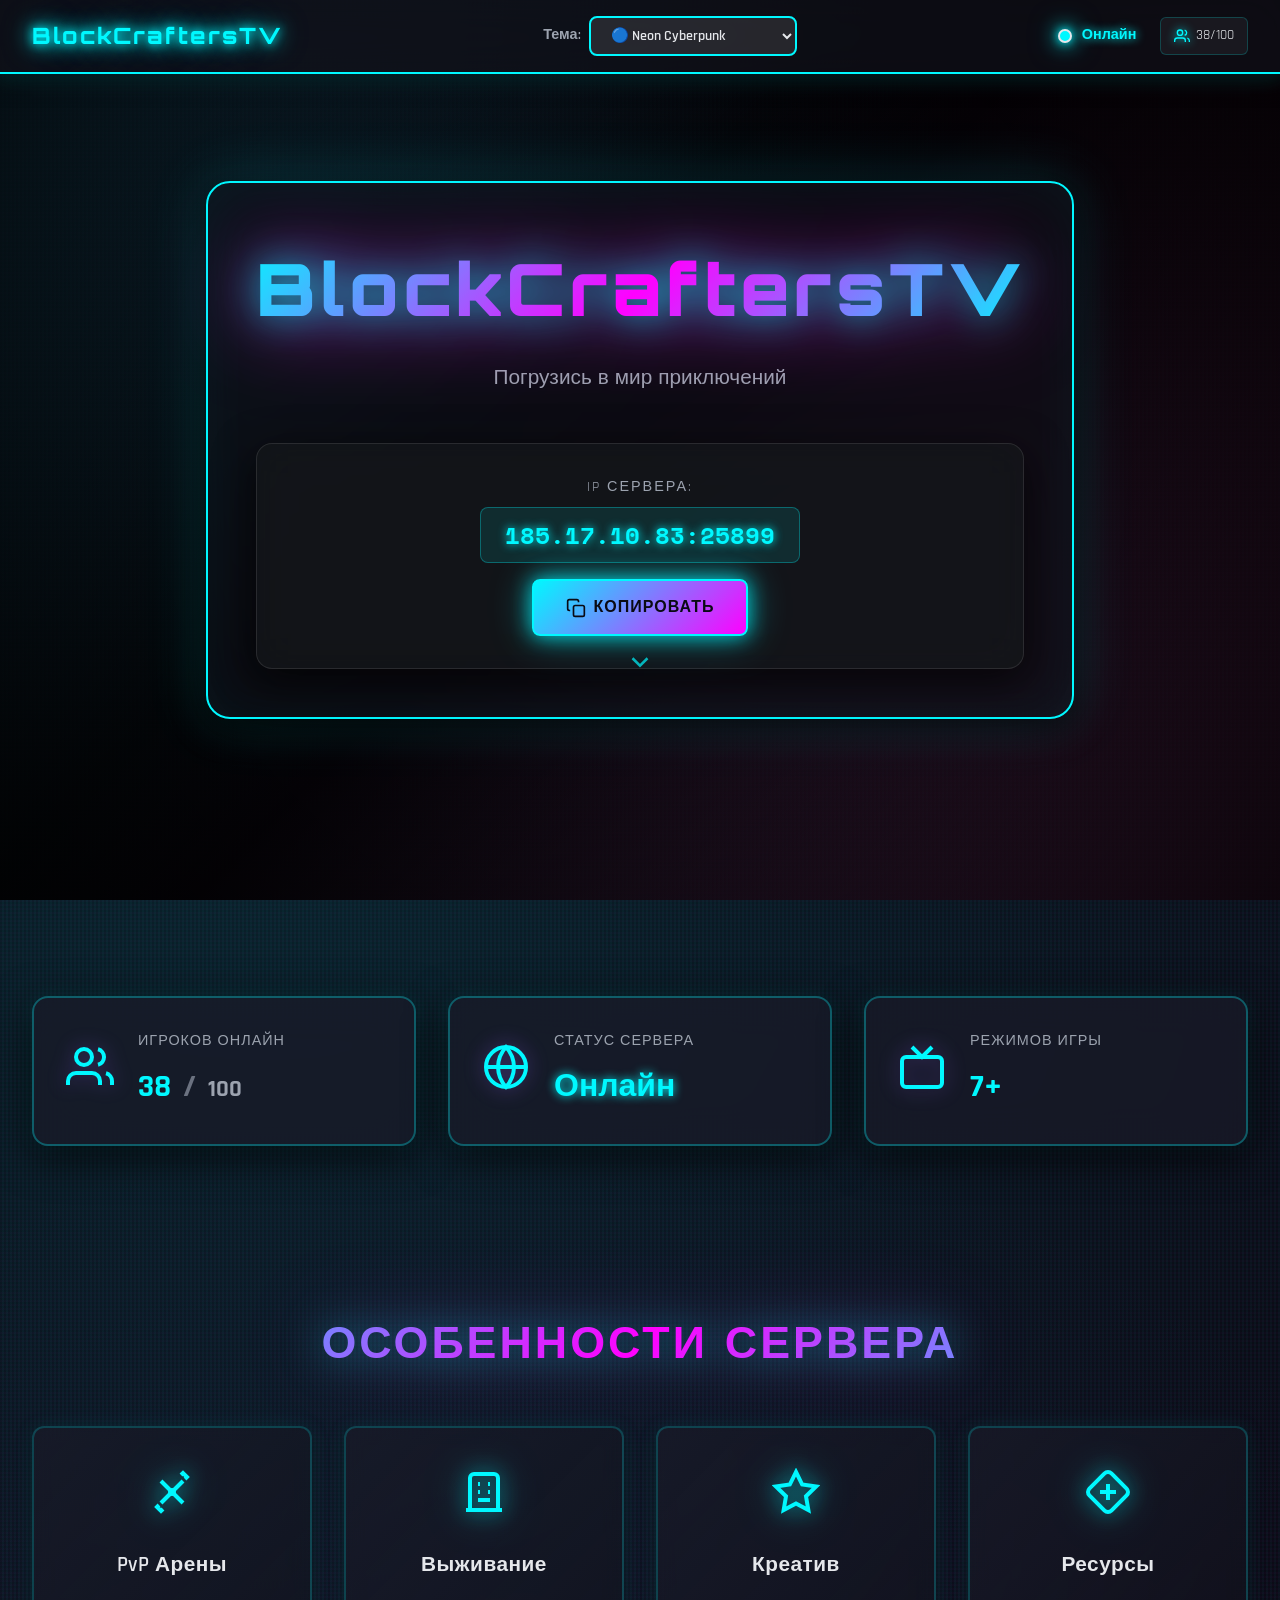
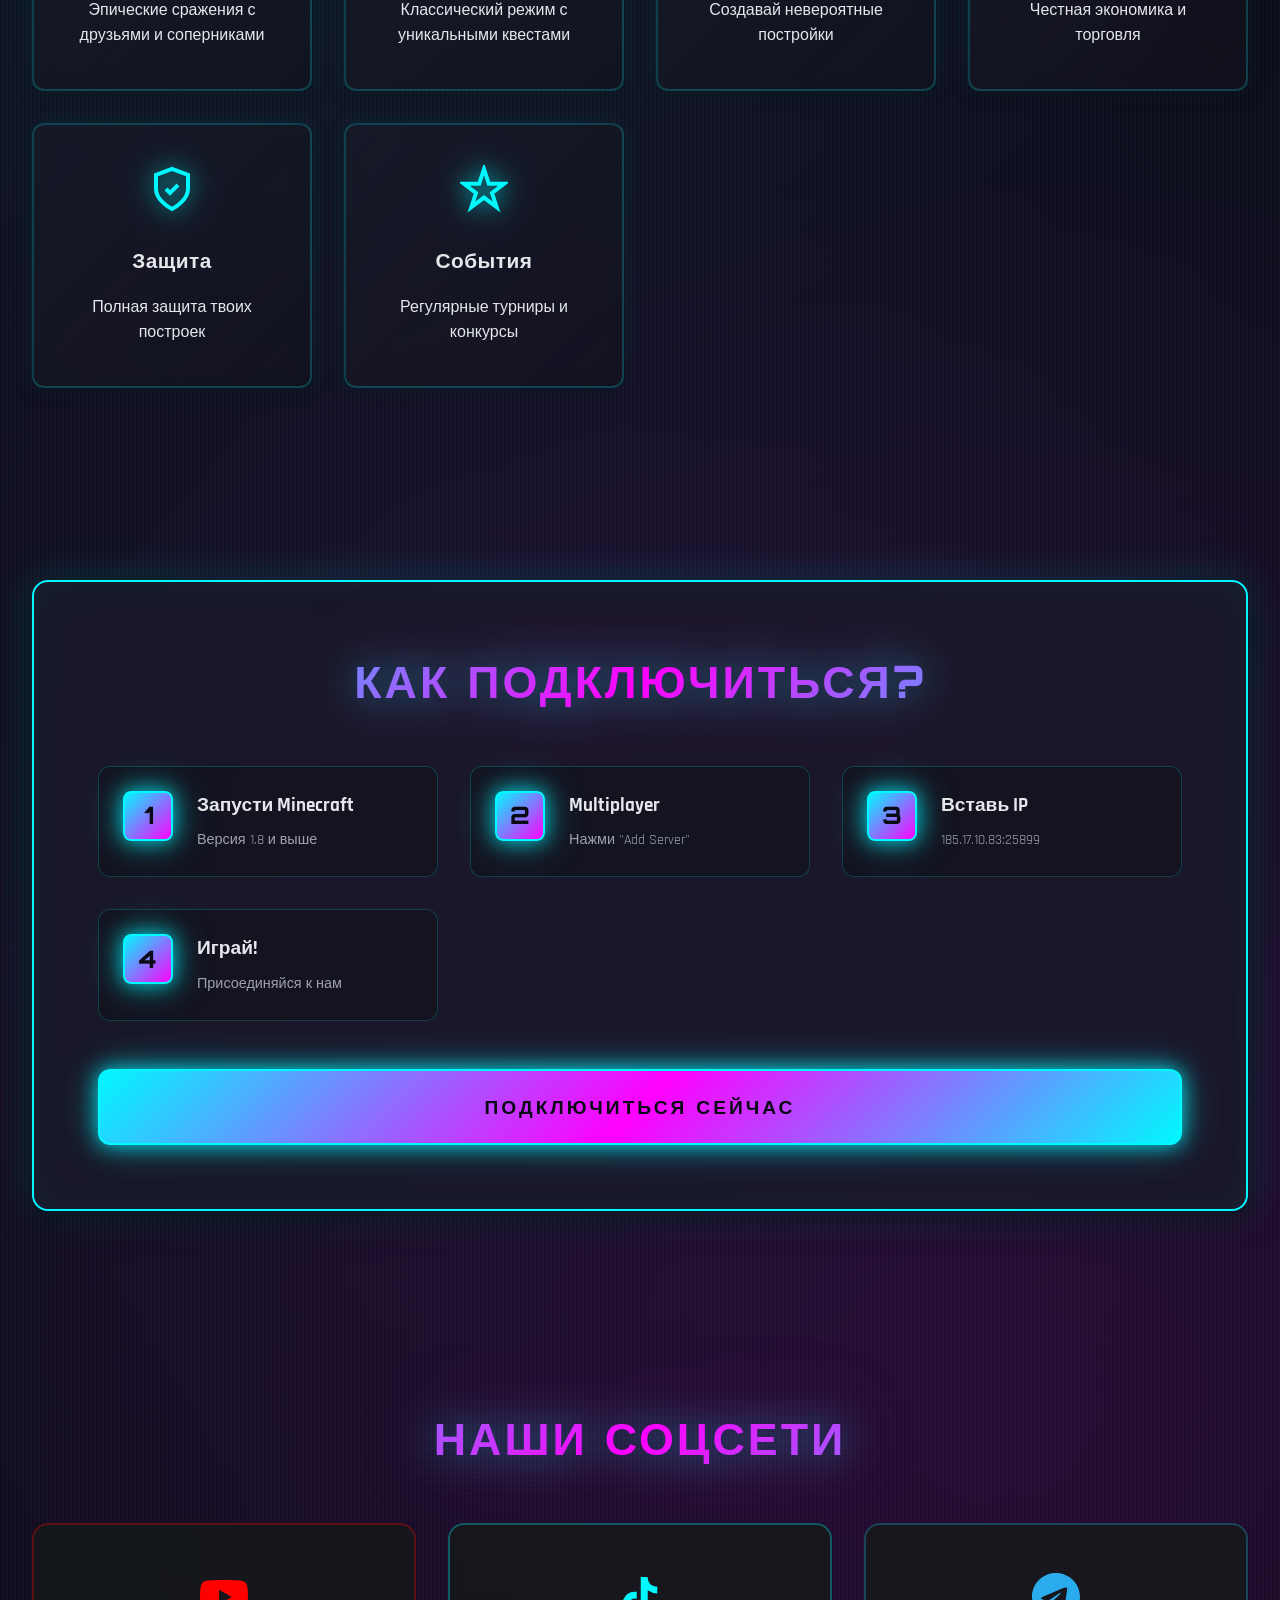
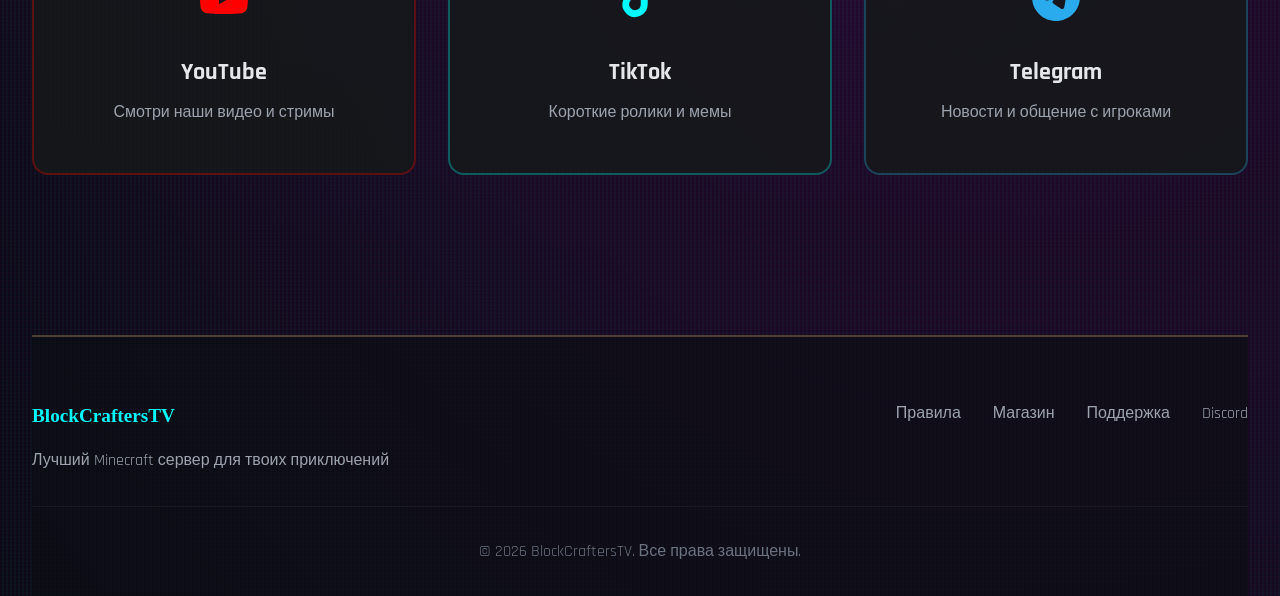
==== commit a548dff7: "feat(theme): register variant5 Sunny Voxel skeleton Adds empty CSS file + JS THEMES entry + HTML opt" ====
--- a/index.html
+++ b/index.html
@@ -20,6 +20,7 @@
                     <option value="variant2" selected>🔵 Neon Cyberpunk</option>
                     <option value="variant3">🟡 Minecraft Professional</option>
                     <option value="variant4">🟢 Minecraft Green Forest</option>
+                    <option value="variant5">☀️ Sunny Voxel</option>
                 </select>
             </div>
 
--- a/style.css
+++ b/style.css
@@ -976,6 +976,11 @@
 }
 
 /* Responsive Design */
+/* ============================================
+   АДАПТИВНАЯ ВЕРСТКА ДЛЯ МОБИЛЬНЫХ УСТРОЙСТВ
+   ============================================ */
+
+/* Планшет (до 1024px) */
 @media (max-width: 1024px) {
     .hero-title {
         font-size: 2.5rem;
@@ -991,92 +996,321 @@
     }
 }
 
+/* Мобильные устройства (до 768px) */
 @media (max-width: 768px) {
+
+    /* --- НАВИГАЦИЯ --- */
     .navbar {
-        padding: 1rem;
+        padding: 0.7rem 1rem;
     }
 
     .navbar-container {
-        flex-wrap: wrap;
-        gap: 1rem;
+        display: grid;
+        grid-template-columns: auto 1fr;
+        grid-template-rows: auto auto;
+        gap: 0.5rem;
+        align-items: center;
     }
 
     .navbar-brand {
+        font-size: 1rem;
+        grid-column: 1;
+        grid-row: 1;
+        letter-spacing: 1px;
+    }
+
+    .navbar-info {
+        grid-column: 2;
+        grid-row: 1;
+        justify-content: flex-end;
+        gap: 0.6rem;
+    }
+
+    .navbar-status {
+        font-size: 0.8rem;
+    }
+
+    .navbar-players {
+        font-size: 0.75rem;
+        padding: 0.25rem 0.5rem;
+        gap: 4px;
+    }
+
+    .navbar-players svg {
+        width: 13px;
+        height: 13px;
+    }
+
+    .theme-switcher {
+        grid-column: 1 / -1;
+        grid-row: 2;
+        width: 100%;
+        border-top: 1px solid rgba(0, 248, 255, 0.15);
+        padding-top: 0.5rem;
+    }
+
+    .theme-label {
+        display: none;
+    }
+
+    .theme-select {
+        width: 100%;
+        font-size: 0.8rem;
+        padding: 0.35rem 0.6rem;
+    }
+
+    /* --- HERO --- */
+    .hero {
+        background-attachment: scroll; /* Исправляет глюк на iOS Safari */
+    }
+
+    .hero-content {
+        padding: 1.5rem;
+        margin: 0 0.75rem;
+        border-radius: 16px;
+    }
+
+    .hero-logo {
+        margin-bottom: 1.5rem;
+    }
+
+    .hero-title {
+        font-size: 1.5rem;
+        letter-spacing: 2px;
+    }
+
+    .hero-subtitle {
         font-size: 0.9rem;
-        order: 1;
-    }
-
-    .navbar-status {
-        order: 3;
-    }
-
-    .theme-switcher {
-        order: 2;
+        margin-bottom: 1.2rem;
+    }
+
+    .hero-ip-container {
+        padding: 1rem 1.2rem;
+        gap: 0.8rem;
+    }
+
+    .ip-label {
+        font-size: 0.8rem;
+    }
+
+    .ip-text {
+        font-size: 0.95rem;
+    }
+
+    .ip-copy-btn {
+        padding: 0.75rem 1.5rem;
+        font-size: 0.9rem;
         width: 100%;
         justify-content: center;
     }
 
-    .theme-label {
-        display: none;
-    }
-
-    .theme-select {
-        width: 100%;
-        max-width: 300px;
-        font-size: 0.85rem;
-        padding: 0.4rem 0.8rem;
-    }
-
-    .hero-title {
-        font-size: 1.8rem;
-    }
-
-    .hero-subtitle {
-        font-size: 1rem;
-    }
-
-    .hero-ip-container {
-        padding: 1.5rem 2rem;
-    }
-
-    .ip-text {
-        font-size: 1rem;
+    /* --- КОНТЕЙНЕР --- */
+    .container {
+        padding: 0 0.75rem;
+    }
+
+    /* --- СЕКЦИИ --- */
+    .features-section,
+    .connect-section,
+    .social-section {
+        padding: 3rem 0;
     }
 
     .section-title {
+        font-size: 1.3rem;
+        letter-spacing: 1px;
+        margin-bottom: 1.5rem;
+    }
+
+    /* --- КАРТОЧКИ СТАТИСТИКИ --- */
+    .stat-card {
+        padding: 1.2rem 1.5rem;
+        gap: 1rem;
+    }
+
+    .stat-icon svg {
+        width: 36px;
+        height: 36px;
+    }
+
+    .stat-value {
         font-size: 1.5rem;
     }
 
-    .features-grid,
+    /* --- ФИЧИ --- */
+    .features-grid {
+        grid-template-columns: 1fr;
+        gap: 1rem;
+    }
+
+    .feature-card {
+        padding: 1.5rem;
+        display: flex;
+        align-items: center;
+        text-align: left;
+        gap: 1.2rem;
+    }
+
+    .feature-icon {
+        margin-bottom: 0;
+        flex-shrink: 0;
+    }
+
+    .feature-icon svg {
+        width: 36px;
+        height: 36px;
+    }
+
+    .feature-title {
+        font-size: 1.1rem;
+        margin-bottom: 0.4rem;
+    }
+
+    /* --- ШАГИ ПОДКЛЮЧЕНИЯ --- */
+    .connect-card {
+        padding: 1.5rem;
+    }
+
     .connect-steps {
         grid-template-columns: 1fr;
+        gap: 1rem;
+    }
+
+    .step {
+        padding: 1rem 1.2rem;
+    }
+
+    /* --- СОЦСЕТИ --- */
+    .social-grid {
+        grid-template-columns: 1fr;
+        gap: 1rem;
+    }
+
+    .social-card {
+        flex-direction: row;
+        align-items: center;
+        padding: 1.2rem 1.5rem;
+        gap: 1.2rem;
+        text-align: left;
+    }
+
+    .social-icon {
+        margin-bottom: 0;
+        flex-shrink: 0;
+    }
+
+    .social-icon svg {
+        width: 36px;
+        height: 36px;
+    }
+
+    .social-title {
+        font-size: 1.2rem;
+        margin-bottom: 0.2rem;
+    }
+
+    .social-text {
+        font-size: 0.85rem;
+    }
+
+    /* --- ФУТЕР --- */
+    .footer {
+        padding: 2rem 0 1rem;
+        margin-top: 2rem;
     }
 
     .footer-content {
         flex-direction: column;
         text-align: center;
+        gap: 1rem;
     }
 
     .footer-links {
         justify-content: center;
-    }
-
-    .connect-card {
-        padding: 2rem;
-    }
-}
-
+        flex-wrap: wrap;
+        gap: 1rem;
+    }
+
+    .footer-brand h3 {
+        font-size: 0.9rem;
+    }
+
+    /* --- УПРОЩЕНИЕ АНИМАЦИЙ НА МОБИЛЬНЫХ --- */
+    .scroll-glide-in {
+        transform: translateX(-50px);
+    }
+
+    .scroll-fragment {
+        transform: translateY(40px) scale(0.95);
+        filter: none;
+    }
+
+    .scroll-assemble {
+        transform: scale(0.85) translateY(30px);
+        filter: none;
+    }
+
+    .scroll-build-up {
+        transform: translateY(50px);
+    }
+}
+
+/* Маленькие телефоны (до 480px) */
 @media (max-width: 480px) {
     .hero-title {
-        font-size: 1.5rem;
-    }
-
-    .stat-value {
-        font-size: 1.5rem;
+        font-size: 1.2rem;
+    }
+
+    .hero-subtitle {
+        font-size: 0.85rem;
+    }
+
+    .hero-ip-container {
+        padding: 0.8rem 1rem;
+    }
+
+    .ip-text {
+        font-size: 0.85rem;
     }
 
     .ip-copy-btn {
-        padding: 0.8rem 1.5rem;
-        font-size: 0.9rem;
-    }
-}
+        padding: 0.7rem 1rem;
+        font-size: 0.85rem;
+    }
+
+    .section-title {
+        font-size: 1.1rem;
+    }
+
+    .stat-card {
+        padding: 1rem;
+    }
+
+    .connect-card {
+        padding: 1rem;
+    }
+
+    .social-card {
+        padding: 1rem 1.2rem;
+    }
+}
+
+/* Исправление высоты 100vh на iOS Safari */
+@supports (-webkit-touch-callout: none) {
+    .hero {
+        min-height: -webkit-fill-available;
+    }
+}
+
+/* Отключение hover-эффектов на тач-устройствах */
+@media (hover: none) {
+    .feature-card:hover,
+    .social-card:hover,
+    .stat-card:hover {
+        transform: none;
+    }
+
+    .ip-copy-btn:hover {
+        transform: none;
+    }
+}
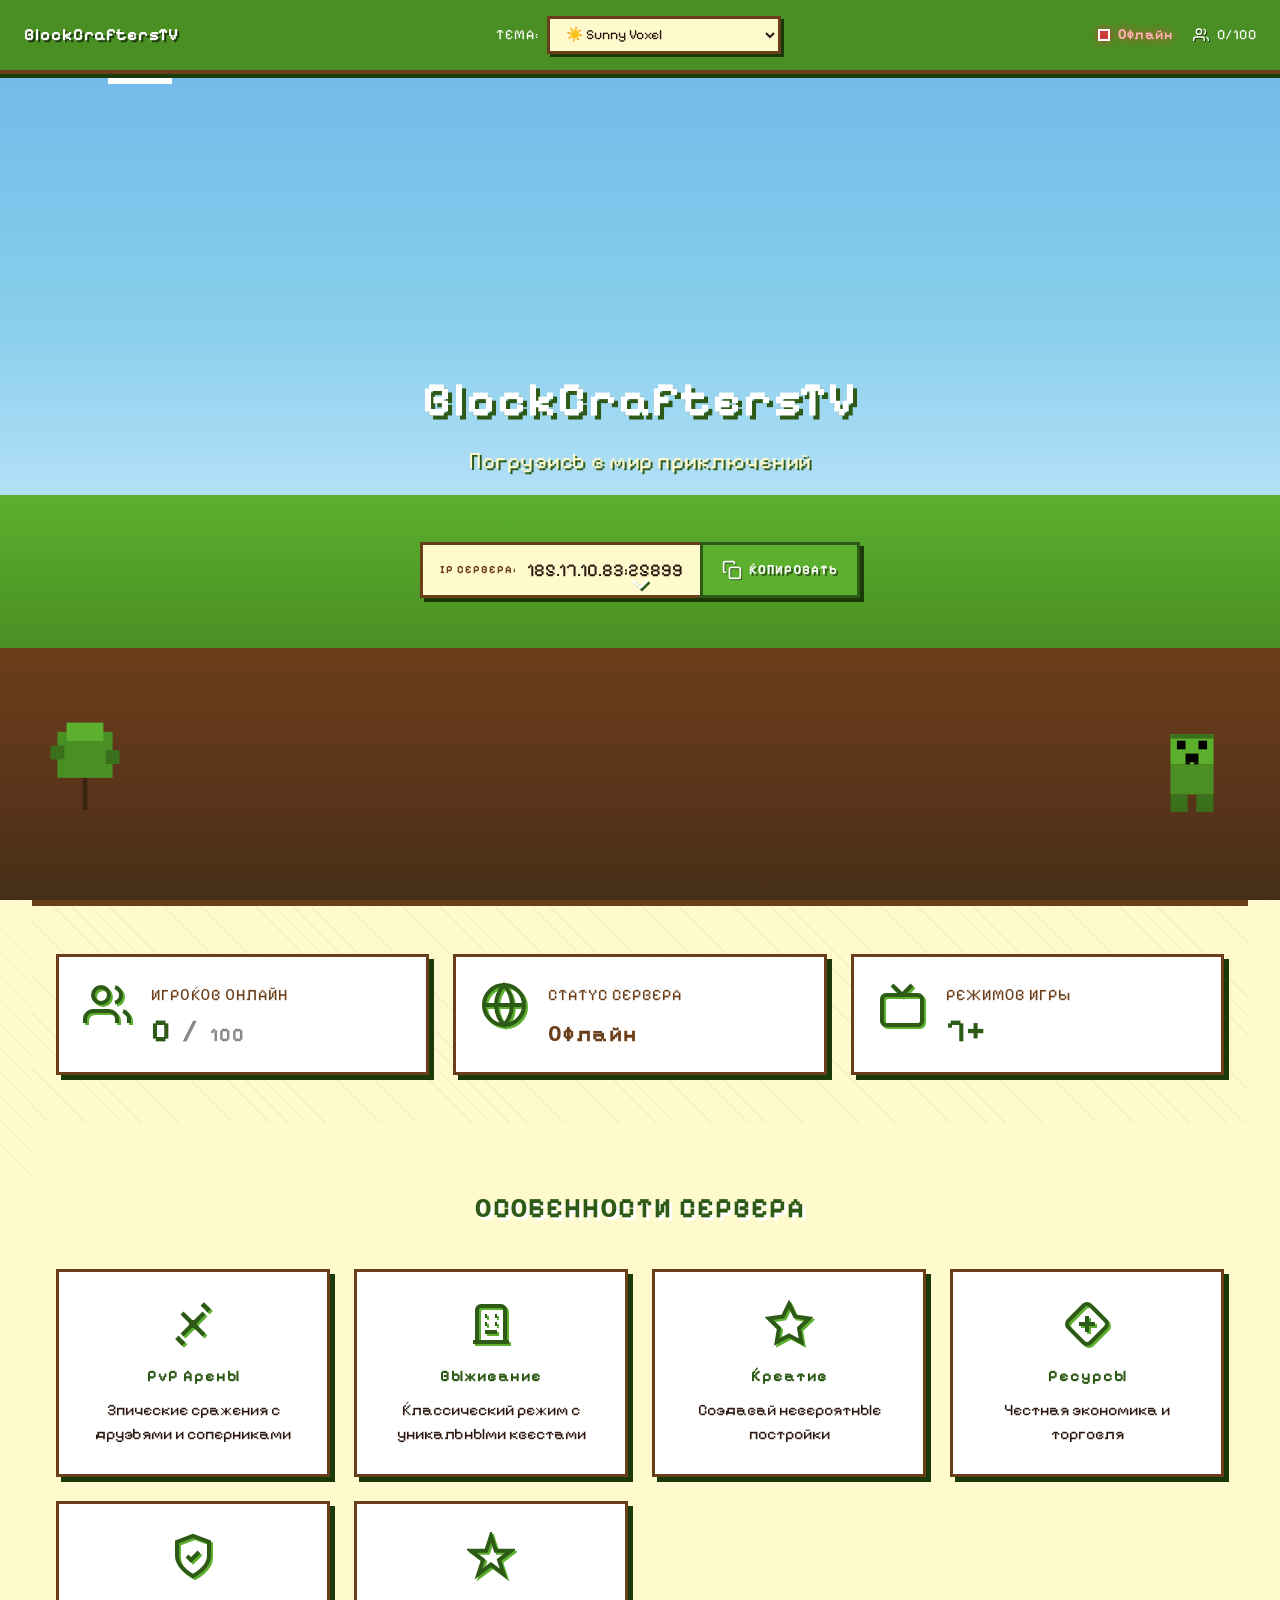
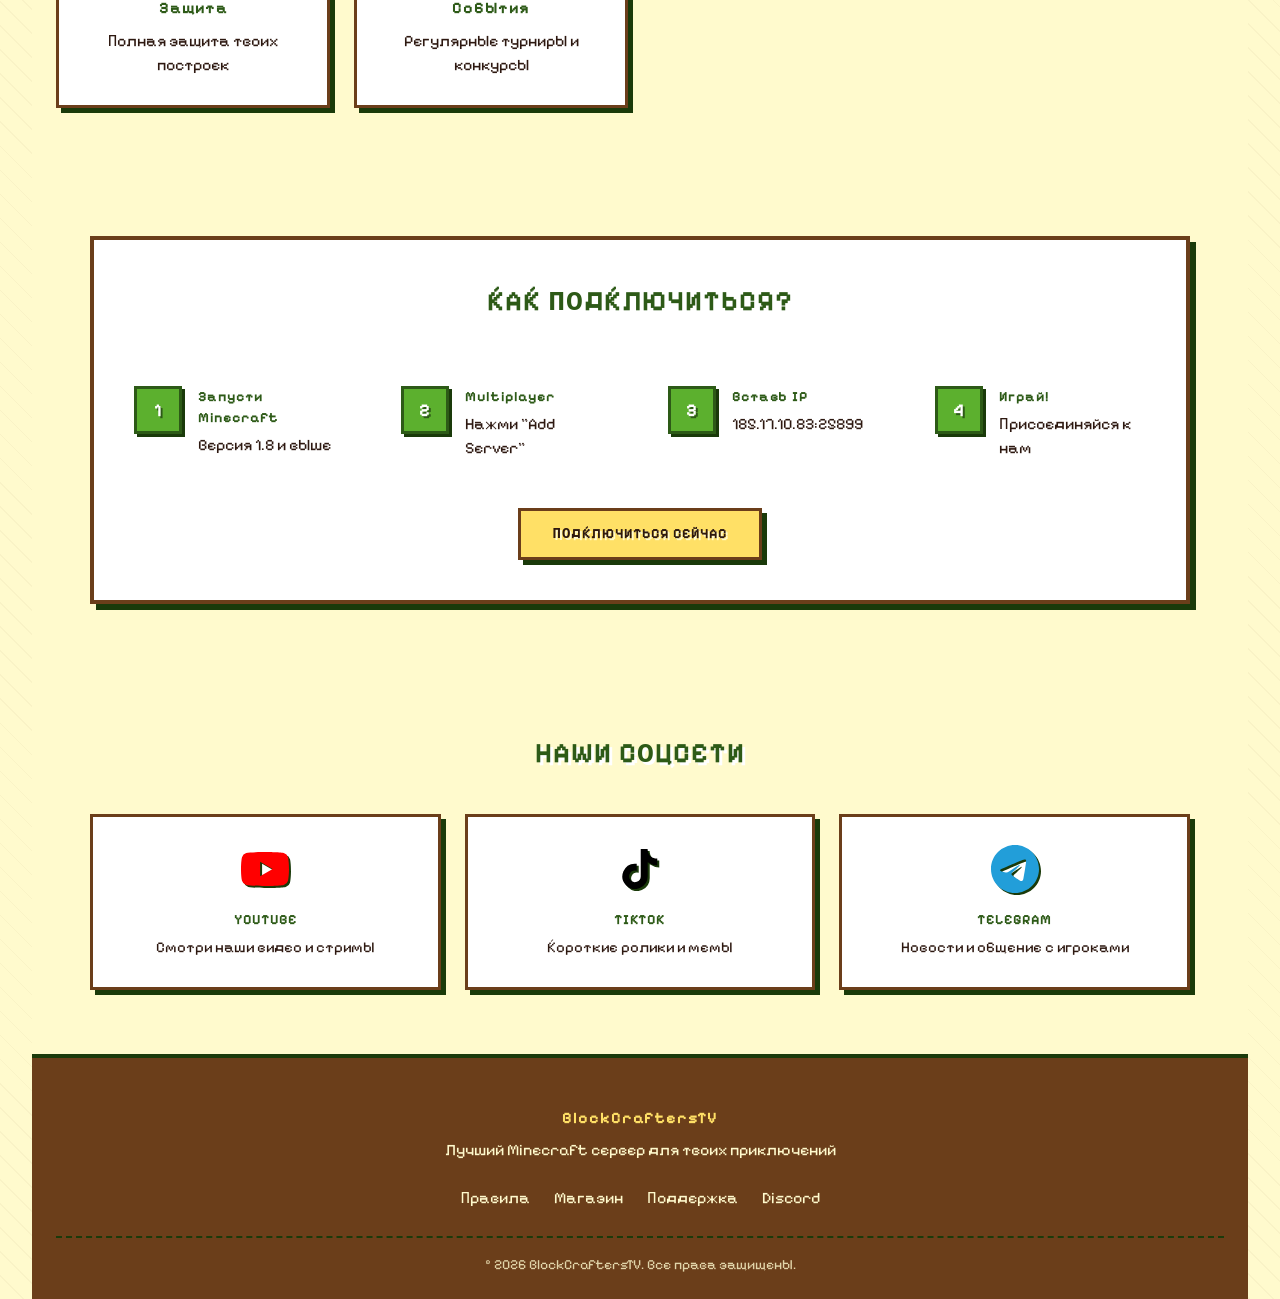
==== commit c726f684: "feat(theme): set Sunny Voxel as default theme JS fallback: localStorage.getItem('selectedTheme') || " ====
--- a/index.html
+++ b/index.html
@@ -17,10 +17,10 @@
                 <label for="themeSelect" class="theme-label">Тема:</label>
                 <select id="themeSelect" class="theme-select">
                     <option value="variant1">🟣 Dark Gaming Premium</option>
-                    <option value="variant2" selected>🔵 Neon Cyberpunk</option>
+                    <option value="variant2">🔵 Neon Cyberpunk</option>
                     <option value="variant3">🟡 Minecraft Professional</option>
                     <option value="variant4">🟢 Minecraft Green Forest</option>
-                    <option value="variant5">☀️ Sunny Voxel</option>
+                    <option value="variant5" selected>☀️ Sunny Voxel</option>
                 </select>
             </div>
 
